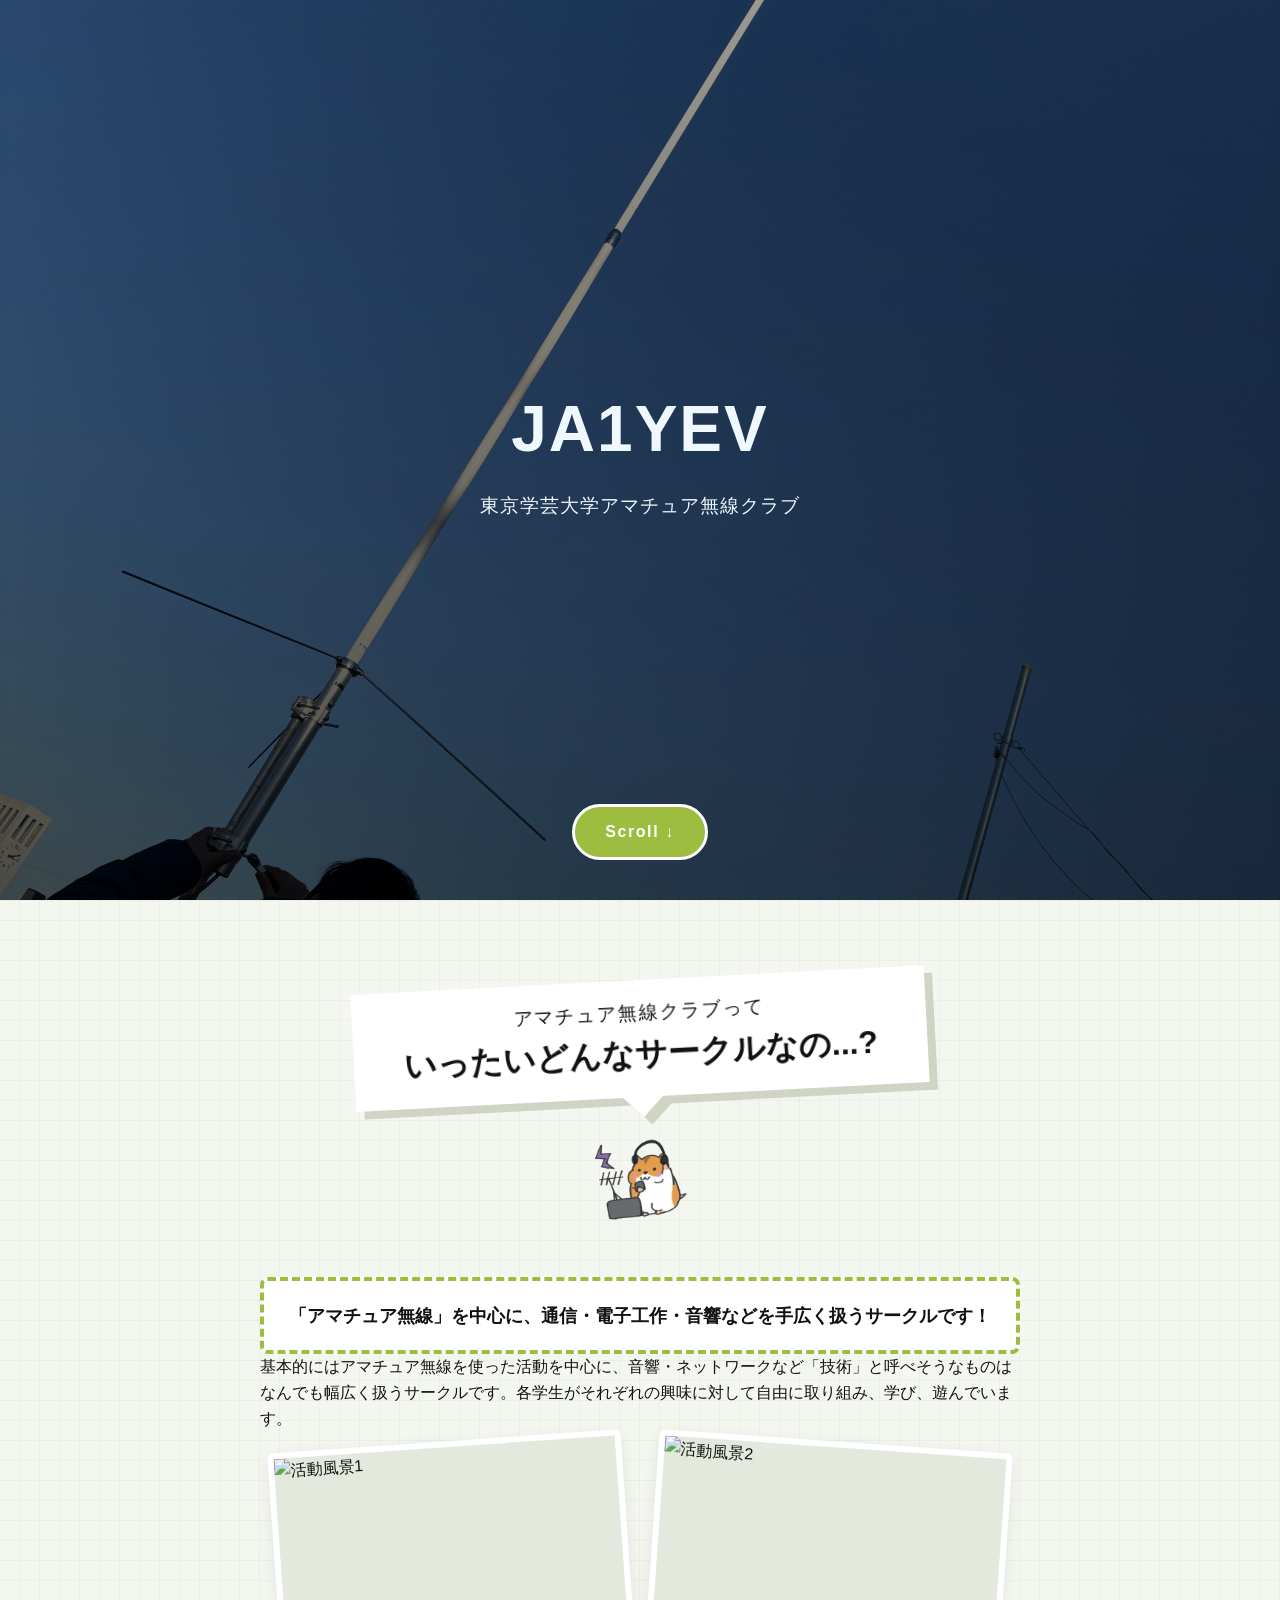
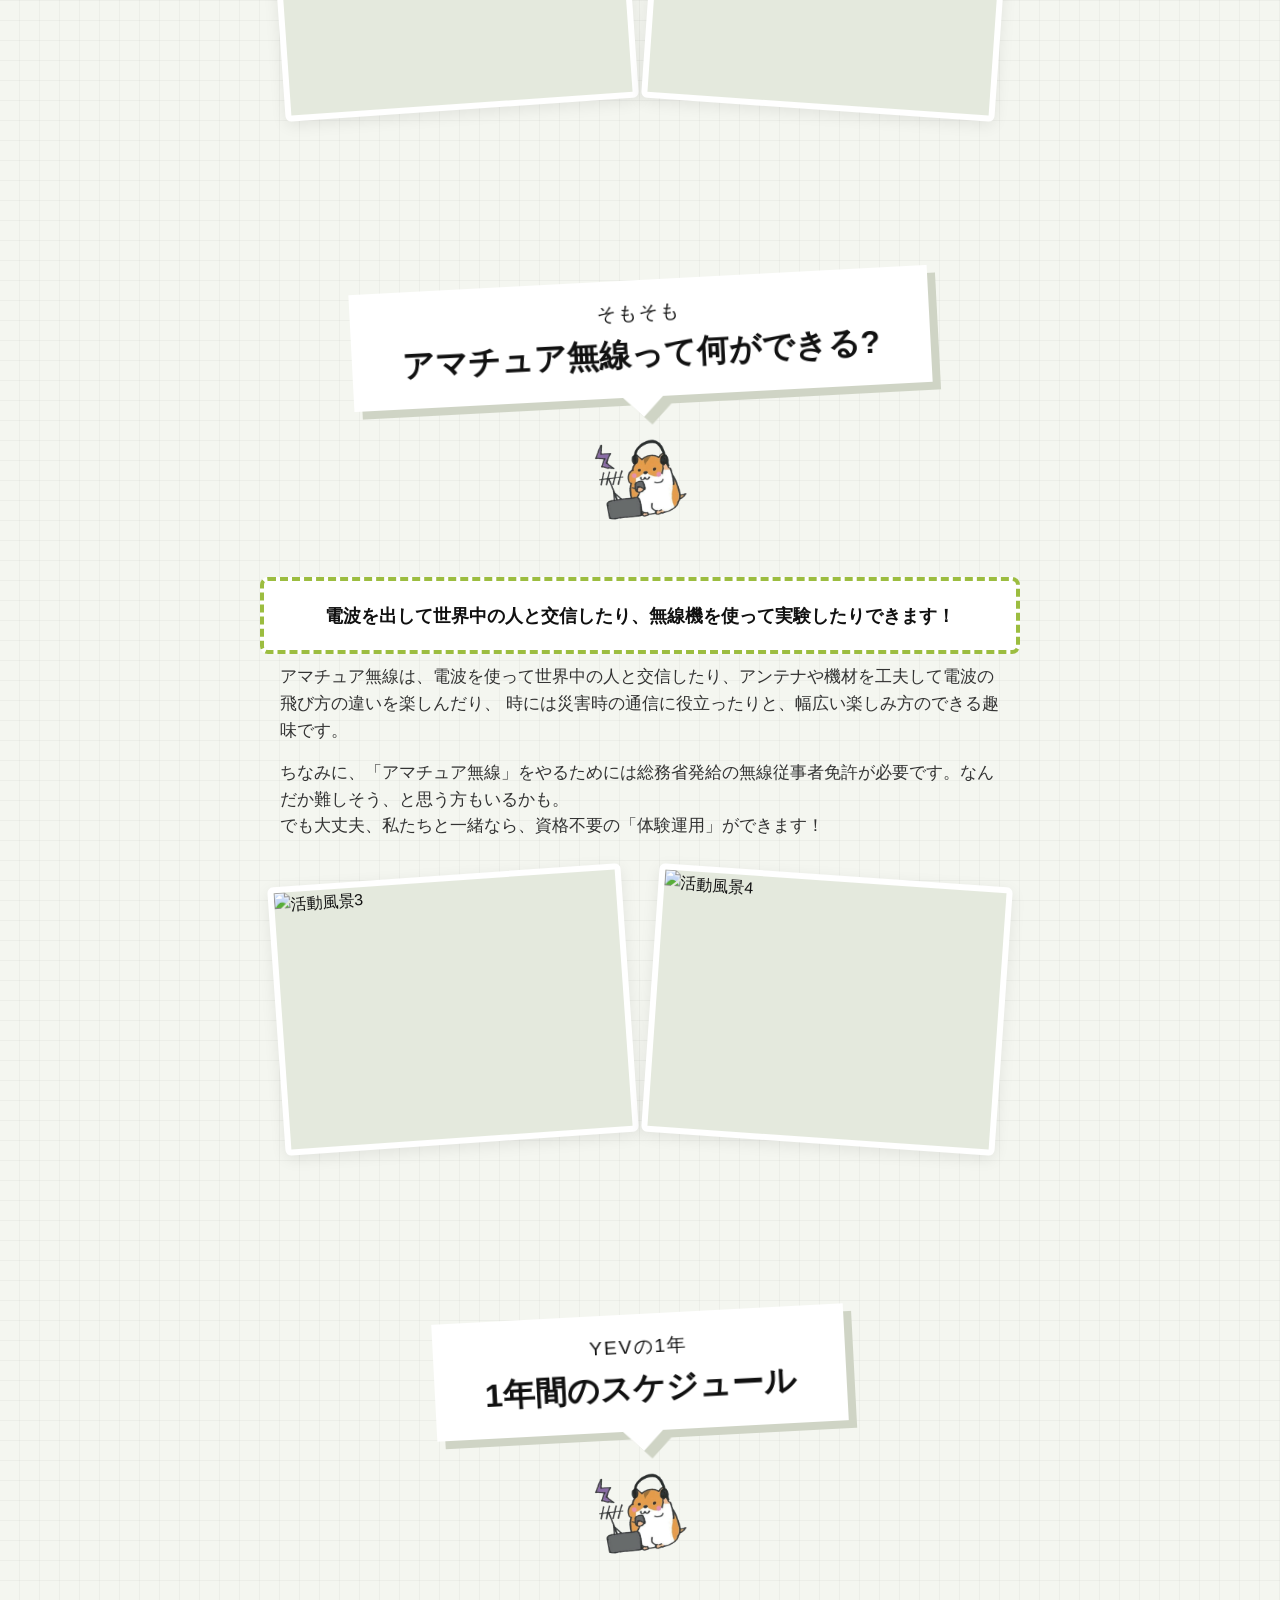
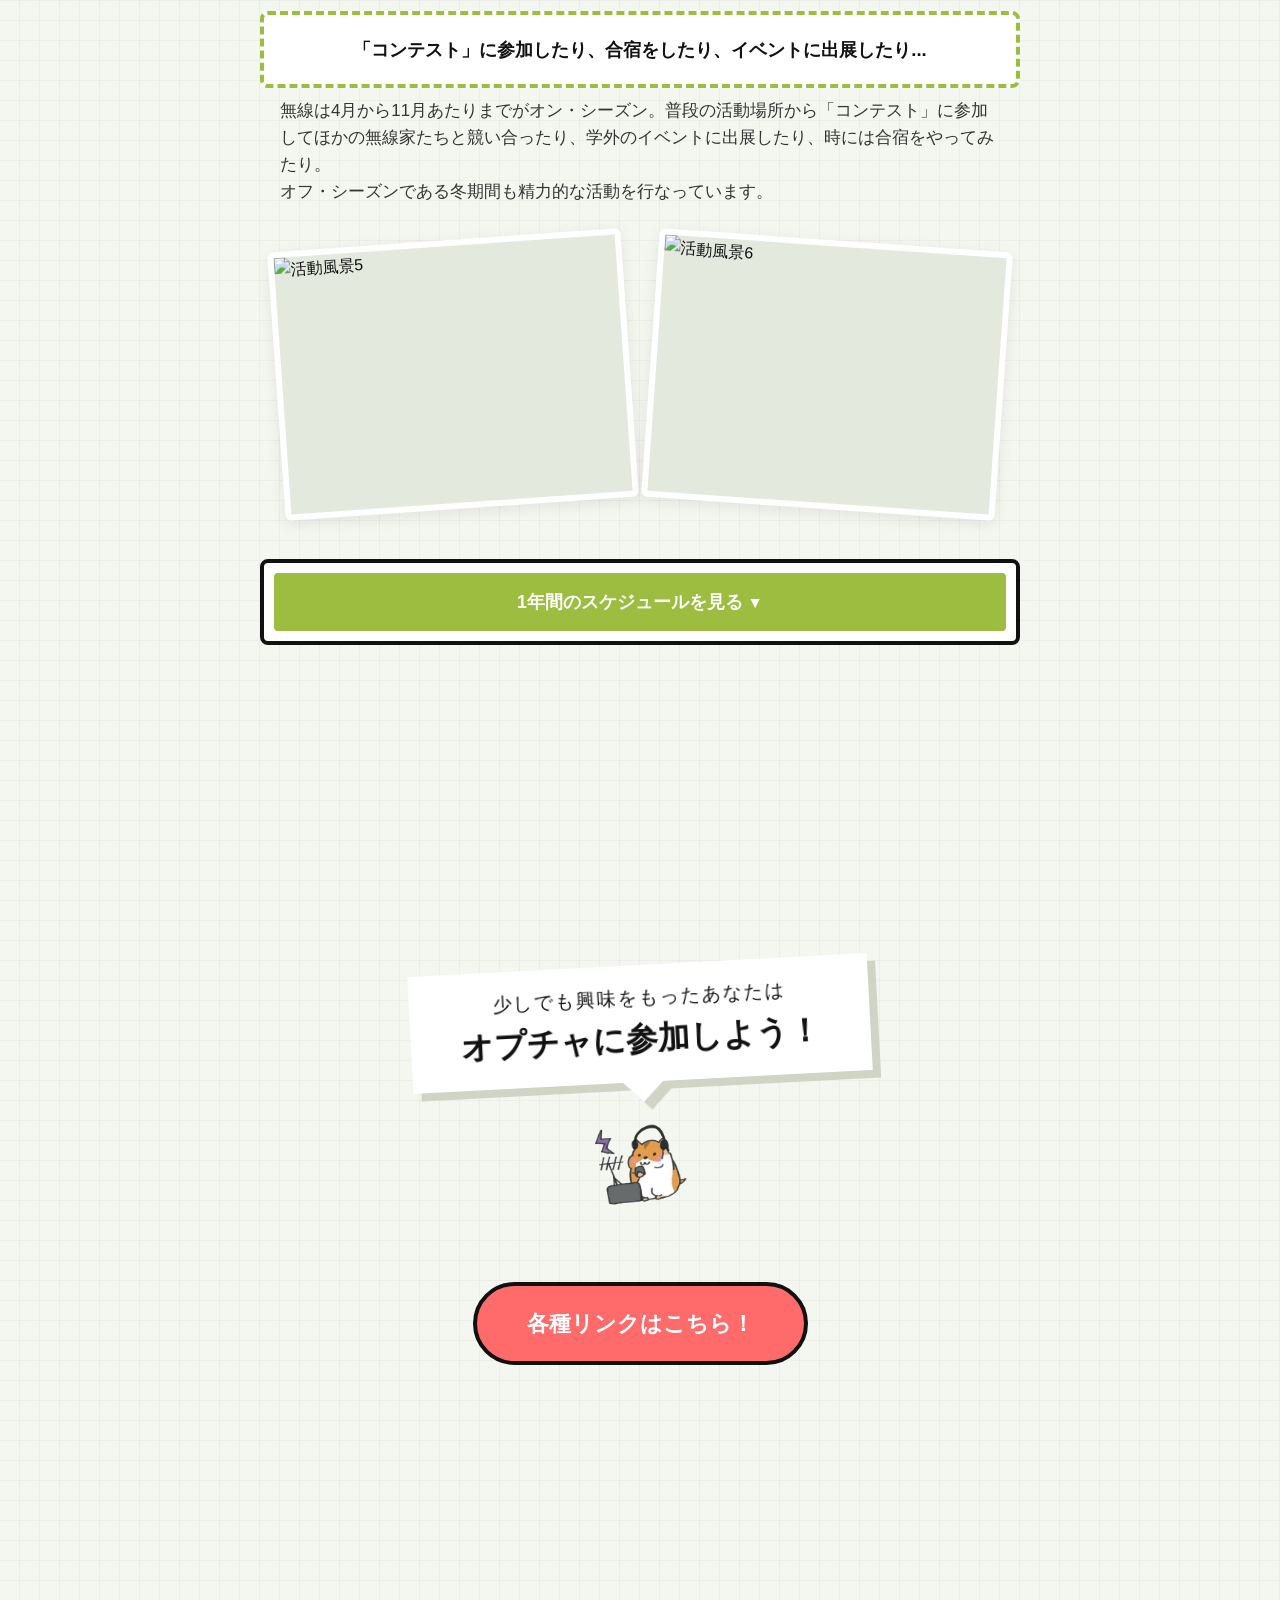
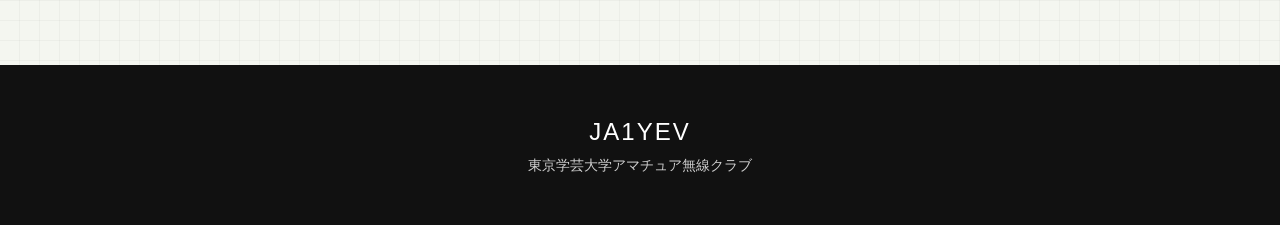
==== landing.html @ 6e4ff8f6 "first? commit" ====
<!DOCTYPE html>
<html lang="ja">
    <head>
        <meta charset="utf-8">
        <meta content="width=device-width, initial-scale=1" name="viewport">
        <link rel="stylesheet" href="./style.css" media="all">
        <title>東京学芸大学アマチュア無線クラブ 2026新勧</title>
        <script>
          (function(d) {
            var config = {
              kitId: 'wmc7vlf',
              scriptTimeout: 3000,
              async: true
            },
            h=d.documentElement,t=setTimeout(function(){h.className=h.className.replace(/\bwf-loading\b/g,"")+" wf-inactive";},config.scriptTimeout),tk=d.createElement("script"),f=false,s=d.getElementsByTagName("script")[0],a;h.className+=" wf-loading";tk.src='https://use.typekit.net/'+config.kitId+'.js';tk.async=true;tk.onload=tk.onreadystatechange=function(){a=this.readyState;if(f||a&&a!="complete"&&a!="loaded")return;f=true;clearTimeout(t);try{Typekit.load(config)}catch(e){}};s.parentNode.insertBefore(tk,s)
          })(document);
        </script>
    </head>
    <body>
        <div id="loading-screen">
            <div class="loader-text ja1yev">JA1YEV</div>
        </div>

        <header>
            <div class="__header_textarea">
                <h1 class="ja1yev">JA1YEV</h1>
                <h2 class="tgu_arc">東京学芸大学アマチュア無線クラブ</h2>
            </div>
            <div class="__header_scroll" id="scroll-btn">Scroll ↓</div>
        </header>

        <div class="__area_content_area">
            
            <div class="whatsnew" id="first-section">
                <div class="__area_content_header">
                    <div class="heading-bubble-wrapper">
                        <h2 class="__heading"><small>アマチュア無線クラブって</small>いったいどんなサークルなの...?</h2>
                    </div>
                    <img src="./hamster.png" alt="ハムスター" class="heading-hamster">
                </div>
                <div class="_whatsnew_contentarea">
                    <div class="__content_container">
                        <p class="__content_text_eyecatch">「アマチュア無線」を中心に、通信・電子工作・音響などを手広く扱うサークルです！</p>
                        <p>基本的にはアマチュア無線を使った活動を中心に、音響・ネットワークなど「技術」と呼べそうなものはなんでも幅広く扱うサークルです。各学生がそれぞれの興味に対して自由に取り組み、学び、遊んでいます。</p>
                        <div class="photo-gallery">
                            <img src="./IMG_3398.jpg" alt="活動風景1" class="photo-item">
                            <img src="./dummy2.jpg" alt="活動風景2" class="photo-item">
                        </div>
                    </div>
                </div>
            </div>

            <div class="whatsnew">
                <div class="__area_content_header">
                    <div class="heading-bubble-wrapper">
                        <h2 class="__heading"><small>そもそも</small>アマチュア無線って何ができる?</h2>
                    </div>
                    <img src="./hamster.png" alt="ハムスター" class="heading-hamster">
                </div>
                <div class="_whatsnew_contentarea">
                    <div class="__content_container">
                        <p class="__content_text_eyecatch">電波を出して世界中の人と交信したり、無線機を使って実験したりできます！</p>
                        <div class="detail-box">
                            <p class="detail">アマチュア無線は、電波を使って世界中の人と交信したり、アンテナや機材を工夫して電波の飛び方の違いを楽しんだり、 時には災害時の通信に役立ったりと、幅広い楽しみ方のできる趣味です。</p>
                            <p class="detail">ちなみに、「アマチュア無線」をやるためには総務省発給の無線従事者免許が必要です。なんだか難しそう、と思う方もいるかも。<br/>でも大丈夫、私たちと一緒なら、資格不要の「体験運用」ができます！</p>
                        </div>
                        
                        <div class="photo-gallery">
                            <img src="./dummy3.jpg" alt="活動風景3" class="photo-item">
                            <img src="./dummy4.jpg" alt="活動風景4" class="photo-item">
                        </div>
                    </div>
                </div>
            </div>

            <div class="whatsnew">
                <div class="__area_content_header">
                    <div class="heading-bubble-wrapper">
                        <h2 class="__heading"><small>YEVの1年</small>1年間のスケジュール</h2>
                    </div>
                    <img src="./hamster.png" alt="ハムスター" class="heading-hamster">
                </div>
                <div class="_whatsnew_contentarea">
                    <div class="__content_container">
                        <p class="__content_text_eyecatch">「コンテスト」に参加したり、合宿をしたり、イベントに出展したり...</p>
                        <div class="detail-box">
                            <p class="detail">無線は4月から11月あたりまでがオン・シーズン。普段の活動場所から「コンテスト」に参加してほかの無線家たちと競い合ったり、学外のイベントに出展したり、時には合宿をやってみたり。<br/>オフ・シーズンである冬期間も精力的な活動を行なっています。</p>
                        </div>
                        
                        <div class="photo-gallery">
                            <img src="./dummy5.jpg" alt="活動風景5" class="photo-item">
                            <img src="./dummy6.jpg" alt="活動風景6" class="photo-item">
                        </div>
                    </div>

                    <details class="schedule-details">
                        <summary class="schedule-summary">1年間のスケジュールを見る</summary>
                        
                        <div class="schedule-timeline">
                            <div class="timeline-item">
<!--                               <div class="timeline-date">春</div> -->
                                <div class="timeline-node-wrapper">
                                    <div class="timeline-node filled"><span>春</span></div>
                                </div>
                                <div class="timeline-desc">
                                    <h4>コンテスト&皐月祭</h4>
                                    <p>大きなコンテスト (ALL JA) があったり、農工大工学部の学校祭「皐月祭」に出展したり。</p>
                                </div>
                            </div>
                            <div class="timeline-item">
                                <div class="timeline-node-wrapper">
                                    <div class="timeline-node outline"><span>夏</span></div>
                                </div>
                                <div class="timeline-desc">
                                    <h4>夏</h4>
                                    <p>ここに説明書きが入ります。</p>
                                </div>
                            </div>
                            <div class="timeline-item">
                                <div class="timeline-node-wrapper">
                                    <div class="timeline-node filled"><span>秋</span></div>
                                </div>
                                <div class="timeline-desc">
                                    <h4>秋</h4>
                                    <p>ここに説明書きが入ります。</p>
                                </div>
                            </div>
                            <div class="timeline-item">
                                <div class="timeline-node-wrapper">
                                    <div class="timeline-node outline"><span>冬</span></div>
                                </div>
                                <div class="timeline-desc">
                                    <h4>6m&Downコンテスト</h4>
                                    <p>コンテストの説明や、新入生向けの案内テキストが入ります。</p>
                                </div>
                            </div>
                        </div>
                    </details>
                </div>
            </div>

            <div class="whatsnew cta-section">
                <div class="__area_content_header">
                    <div class="heading-bubble-wrapper">
                        <h2 class="__heading"><small>少しでも興味をもったあなたは</small>オプチャに参加しよう！</h2>
                    </div>
                    <img src="./hamster.png" alt="ハムスター" class="heading-hamster">
                </div>
                <div class="_whatsnew_contentarea">
                    <div class="cta-area">
                        <a href="https://lit.link/gakugei_ja1yev" class="cta-button">各種リンクはこちら！</a>
                    </div>
                </div>
            </div>
        </div>

        <footer>
            <div class="__footer_logo">
                <p><a href="//www2.u-gakugei.ac.jp/~hamradio/" style="color:white; text-decoration:none;"><span class="ja1yev">JA1YEV</span> <br><span class="tgu_arc">東京学芸大学アマチュア無線クラブ</span></a></p>
            </div>
        </footer>

        <script>
            // 1. ローディング画面の非表示
            window.addEventListener('load', function() {
                const loader = document.getElementById('loading-screen');
                setTimeout(() => {
                    loader.classList.add('hidden');
                }, 500); 
            });

            // 2. Scrollボタンのスクロール
            document.getElementById('scroll-btn').addEventListener('click', function() {
                document.getElementById('first-section').scrollIntoView({
                    behavior: 'smooth',
                    block: 'start'
                });
            });

            // 3. スクロール時の連動アニメーション
            const observerOptions = {
                root: null,
                rootMargin: '0px 0px -20% 0px', // 画面の下から20%入ったところで発火
                threshold: 0
            };

            const observer = new IntersectionObserver((entries) => {
                entries.forEach(entry => {
                    if (entry.isIntersecting) {
                        // セクション全体に is-visible を付与
                        entry.target.classList.add('is-visible');
                    }
                });
            }, observerOptions);

            // セクション(.whatsnew)自体を監視対象にする
            document.querySelectorAll('.whatsnew').forEach(section => {
                observer.observe(section);
            });
        </script>
    </body>
</html>
---- style.css ----
/* =========================================
   Base & Reset & Scroll Snapping
========================================= */
:root {
    --theme-color: #9cbd40; /* メインの黄緑色 */
    --theme-dark: #7a962f;
    --bg-color: #f4f6f0;    /* 背景色（画像に近いほんのり緑がかった白） */
    --text-main: #111111;   /* 文字色を漆黒に近づけて視認性UP */
    --text-muted: #333333;  /* グレーを濃くして読みやすく */
}

html {
    /* 1スクロールでピタッと止める設定 */
    scroll-snap-type: y mandatory;
    scroll-behavior: smooth;
}

body {
    margin: 0;
    padding: 0;
    display: flex;
    flex-direction: column;
    font-family: 'Helvetica Neue', Arial, 'Hiragino Kaku Gothic ProN', 'Hiragino Sans', Meiryo, sans-serif;
    color: var(--text-main);
    background-color: var(--bg-color);
    line-height: 1.6;
}

div, p, h1, h2, h3, h4 {
    margin: 0;
    padding: 0;
    box-sizing: border-box;
}

/* スナップの区切りポイントを指定 */
header, .whatsnew, footer {
    scroll-snap-align: start;
}

/* =========================================
   Loading Screen
========================================= */
#loading-screen {
    position: fixed;
    inset: 0;
    background-color: var(--theme-color);
    z-index: 9999;
    display: flex;
    justify-content: center;
    align-items: center;
    transition: opacity 0.6s ease, visibility 0.6s ease;
}
#loading-screen.hidden {
    opacity: 0;
    visibility: hidden;
}
.loader-text {
    font-size: 3.5rem;
    color: #fff;
    letter-spacing: 5px;
    animation: pop 1s infinite alternate cubic-bezier(0.68, -0.55, 0.265, 1.55);
}
@keyframes pop {
    0% { transform: scale(0.9); }
    100% { transform: scale(1.1); }
}

/* =========================================
   Typography
========================================= */
.ja1yev {
    font-family: 'Krungthep', sans-serif;
    letter-spacing: 2px;
}

.tgu_arc {
    font-family: "ab-kokoro-no3", sans-serif;
}

/* =========================================
   Header (Hero Section)
========================================= */
header {
    position: relative;
    display: flex;
    flex-direction: column;
    justify-content: center;
    align-items: center;
    height: 100vh;
    background: linear-gradient(rgba(0, 0, 0, 0.4), rgba(0, 0, 0, 0.7)), url("./IMG_3398.jpeg");
    background-size: cover;
    background-position: center;
}

.__header_textarea {
    text-align: center;
    color: aliceblue;
    padding: 2em;
}

.__header_textarea h1 {
    font-size: 4rem;
    margin-bottom: 10px;
}

.__header_textarea h2 {
    font-size: 1.2rem;
    font-weight: normal;
    letter-spacing: 0.05em;
}

.__header_scroll {
    position: absolute;
    bottom: 40px;
    background-color: var(--theme-color);
    color: white;
    font-size: 1rem;
    font-weight: bold;
    letter-spacing: 0.1em;
    padding: 12px 30px;
    border: 3px solid #fff;
    border-radius: 50px;
    cursor: pointer;
    animation: bounce 2s infinite;
    transition: background-color 0.2s;
}
.__header_scroll:hover {
    background-color: var(--theme-dark);
}
@keyframes bounce {
    0%, 20%, 50%, 80%, 100% { transform: translateY(0); }
    40% { transform: translateY(-15px); }
    60% { transform: translateY(-7px); }
}

/* =========================================
   Content Area & Sections
========================================= */
.__area_content_area {
    background-image: 
        linear-gradient(0deg, transparent calc(100% - 1px), rgba(0,0,0,0.03) calc(100% - 1px)),
        linear-gradient(90deg, transparent calc(100% - 1px), rgba(0,0,0,0.03) calc(100% - 1px));
    background-size: 20px 20px;
}

.whatsnew {
    max-width: 800px;
    margin: 0 auto;
    /* 画面高さ以上を確保してスナップの挙動を安定させる */
    min-height: 100vh; 
    padding: 80px 20px 60px 20px;
    display: flex;
    flex-direction: column;
    justify-content: center; /* 縦方向の中央寄せ */
}

/* =========================================
   Heading (吹き出し ＆ ハムスター)
   ★ここからサイズを約25%UPに調整★
========================================= */
.__area_content_header {
    display: flex;
    flex-direction: column;
    align-items: center;
    margin-bottom: 50px; /* サイズアップに伴い余白も広げました */
}

/* 影をつけるためのラッパー */
.heading-bubble-wrapper {
    display: inline-block;
    filter: drop-shadow(8px 8px 0px #cfd4c5); /* 影も少し太く (6px -> 8px) */
    
    /* 初期状態（上に隠れる） */
    opacity: 0;
    transform: translateY(-40px) rotate(-3deg);
    transition: transform 0.6s cubic-bezier(0.34, 1.56, 0.64, 1), opacity 0.5s ease;
}

.__heading {
    font-family: 'New-Astro', sans-serif;
    font-weight: 600;
    font-size: 2rem; /* 1.6rem -> 2rem */
    color: var(--text-main);
    line-height: 1.4;
    text-align: center;
    background-color: #fff;
    padding: 20px 50px; /* 15px 40px -> 20px 50px */
    position: relative;
}

/* 吹き出しのしっぽ */
.__heading::after {
    content: '';
    position: absolute;
    bottom: -20px; /* -15px -> -20px */
    left: 50%;
    transform: translateX(-50%);
    border-left: 20px solid transparent; /* 15px -> 20px */
    border-right: 20px solid transparent; /* 15px -> 20px */
    border-top: 20px solid #fff; /* 15px -> 20px */
}

.__heading small {
    display: block;
    font-size: 1.2rem; /* 0.95rem -> 1.2rem */
    font-weight: normal;
    color: var(--text-main);
    margin-bottom: 5px;
    letter-spacing: 0.1em;
}

/* ハムスター画像 */
.heading-hamster {
    width: 100px; /* 80px -> 100px */
    margin-top: 30px; /* 25px -> 30px */
    
    /* 初期状態（下に隠れる） */
    opacity: 0;
    transform: translateY(20px);
    transition: transform 0.5s cubic-bezier(0.34, 1.56, 0.64, 1), opacity 0.5s ease;
}

/* --- アニメーション発火 (JS連動) --- */
.whatsnew.is-visible .heading-bubble-wrapper {
    opacity: 1;
    transform: translateY(0) rotate(-3deg);
}
.whatsnew.is-visible .heading-hamster {
    opacity: 1;
    transform: translateY(0);
    transition-delay: 0.2s; /* 吹き出しより少し遅れて出現 */
}

/* =========================================
   Content Elements (文章のデザインとボヨン効果)
========================================= */
._whatsnew_contentarea {
    display: flex;
    flex-direction: column;
    gap: 20px;
}

.__content_text_eyecatch {
    font-size: 1.15rem;
    font-weight: bold;
    background: #fff;
    padding: 20px 25px;
    border-radius: 8px;
    border: 4px dashed var(--theme-color);
    color: var(--text-main);
    text-align: center;
}

.detail-box {
    padding: 10px 20px;
}

.detail {
    color: var(--text-muted);
    margin-bottom: 15px;
    font-weight: 500;
    font-size: 1.05rem;
}

/* --- 文章（<p>）のボヨン効果 --- */
.whatsnew .__content_container p {
    opacity: 0;
    transform: scale(0.7) translateY(30px);
    transition: transform 0.6s cubic-bezier(0.34, 1.56, 0.64, 1), opacity 0.5s ease;
}

.whatsnew.is-visible .__content_container p {
    opacity: 1;
    transform: scale(1) translateY(0);
}

/* 登場タイミングを少しずつズラす */
.whatsnew.is-visible .__content_text_eyecatch {
    transition-delay: 0.3s;
}
.whatsnew.is-visible .detail-box .detail:nth-child(1) {
    transition-delay: 0.45s;
}
.whatsnew.is-visible .detail-box .detail:nth-child(2) {
    transition-delay: 0.6s;
}

/* =========================================
   Photo Gallery (画像枠)
========================================= */
.photo-gallery {
    display: flex;
    gap: 20px;
    justify-content: center;
    margin-top: 10px;
    margin-bottom: 30px;
}

.photo-item {
    width: 45%;
    aspect-ratio: 4 / 3; /* 画像がない時でも四角い枠を保つ */
    object-fit: cover;
    background-color: #e4e9dd; /* リンク切れ時のダミー背景色 */
    border: 6px solid #fff; /* ポラロイド風の白枠 */
    border-radius: 6px;
    box-shadow: 0 4px 15px rgba(0,0,0,0.08);
    position: relative;
}

/* 写真ごとの初期状態と傾き */
.photo-item:nth-child(1) {
    opacity: 0;
    transform: scale(0.7) translateY(30px) rotate(-4deg);
    transition: transform 0.6s cubic-bezier(0.34, 1.56, 0.64, 1), opacity 0.5s ease;
}
.photo-item:nth-child(2) {
    opacity: 0;
    transform: scale(0.7) translateY(30px) rotate(4deg);
    transition: transform 0.6s cubic-bezier(0.34, 1.56, 0.64, 1), opacity 0.5s ease;
}

/* --- 写真のボヨンアニメーション --- */
.whatsnew.is-visible .photo-gallery .photo-item:nth-child(1) {
    opacity: 1;
    transform: scale(1) translateY(0) rotate(-4deg);
    transition-delay: 0.75s;
}
.whatsnew.is-visible .photo-gallery .photo-item:nth-child(2) {
    opacity: 1;
    transform: scale(1) translateY(0) rotate(4deg);
    transition-delay: 0.9s;
}

/* =========================================
   Accordion (スケジュール開閉)
========================================= */
.schedule-details {
    background: #fff;
    border: 4px solid var(--text-main);
    border-radius: 8px;
    padding: 10px;
}

.schedule-summary {
    display: block;
    cursor: pointer;
    background-color: var(--theme-color);
    color: #fff;
    font-weight: bold;
    text-align: center;
    padding: 15px;
    border-radius: 4px;
    font-size: 1.1rem;
    list-style: none;
}
.schedule-summary::-webkit-details-marker {
    display: none;
}
.schedule-summary::after {
    content: ' ▼';
    font-size: 0.9em;
}
.schedule-details[open] .schedule-summary::after {
    content: ' ▲';
}

/* =========================================
   Timeline (アコーディオンの中身)
========================================= */
.schedule-timeline {
    display: flex;
    flex-direction: column;
    gap: 40px;
    position: relative;
    padding: 40px 0 60px 0;
    max-width: 900px;
    margin: 0 auto;
}
/*
.schedule-timeline::before {
    content: '';
    position: absolute;
    top: 0;
    bottom: 0;
    left: 216px; 
    width: 8px; 
    background-color: var(--theme-color);
    z-index: 0;
} 

.schedule-timeline::after {
    content: '';
    position: absolute;
    bottom: -15px;
    left: 205px; 
    width: 0;
    height: 0;
    border-left: 15px solid transparent;
    border-right: 15px solid transparent;
    border-top: 20px solid var(--theme-color);
}
*/

.timeline-item {
    display: flex;
    align-items: center;
    position: relative;
    z-index: 1;
}

.timeline-date {
    flex: 0 0 120px;
    text-align: right;
    padding-right: 30px;
    font-weight: bold;
    font-size: 1.2rem;
    color: var(--text-main);
}

.timeline-node-wrapper {
    flex: 0 0 140px;
    display: flex;
    justify-content: center;
    align-items: center;
}

.timeline-node {
    width: 140px;
    height: 140px;
    border-radius: 50%;
    display: flex;
    justify-content: center;
    align-items: center;
    text-align: center;
    font-weight: bold;
    font-size: 1rem;
    line-height: 1.4;
    background-color: #fff;
    position: relative;
    z-index: 2; 
    font-size: 2em;
}

.timeline-node.outline {
    border: 7px solid var(--theme-color);
    color: var(--text-main);
}

.timeline-node.filled {
    background-color: var(--theme-color);
    border: 7px solid var(--theme-color);
    color: #fff;
}

.timeline-desc {
    flex: 1;
    margin-left: 40px;
    padding: 20px;
    background-color: #fff;
    border-radius: 8px;
    border: 3px solid #e8e8e8;
    position: relative;
}

.timeline-desc h4 {
    margin: 0 0 5px 0;
    font-size: 1.1rem;
    color: var(--theme-color);
}

.timeline-desc p {
    margin: 0;
    color: var(--text-muted);
    font-size: 0.95rem;
}

/* =========================================
   CTA Button (LPのゴール)
========================================= */
.cta-section {
    margin-bottom: 60px;
}

.cta-area {
    text-align: center;
    margin-top: 20px;
}

.cta-button {
    display: inline-block;
    background-color: #ff6b6b; 
    color: #fff;
    font-size: 1.4rem;
    font-weight: bold;
    text-decoration: none;
    padding: 20px 50px;
    border-radius: 50px;
    border: 4px solid var(--text-main); 
    transition: transform 0.1s;
}

.cta-button:active {
    transform: scale(0.95);
}

/* =========================================
   Footer
========================================= */
footer {
    padding: 3em 1em;
    background-color: var(--text-main);
    color: #fff;
    text-align: center;
}

.__footer_logo p {
    margin: 0;
}

.__footer_logo .ja1yev {
    font-size: 1.5rem;
}

.__footer_logo .tgu_arc {
    font-size: 0.9rem;
    opacity: 0.8;
}

/* =========================================
   Responsive (Mobile)
========================================= */
@media (max-width: 768px) {
    .__header_textarea h1 {
        font-size: 3rem;
    }
    
    .__area_content_area {
        padding-top: 0;
    }

    .whatsnew {
        padding: 60px 15px 40px 15px;
    }

    /* スマホ版も比率に合わせて大きくしています */
    .__heading {
        font-size: 1.6rem; /* 1.3rem -> 1.6rem */
        padding: 20px; /* 15px -> 20px */
    }
    
    .__heading small {
        font-size: 1rem;
    }
    
    .photo-gallery {
        flex-direction: column;
        align-items: center;
    }
    
    .photo-item {
        width: 85%;
    }

    .schedule-timeline::before,
    .schedule-timeline::after {
        display: none;
    }

    .timeline-item {
        flex-direction: column;
        align-items: flex-start;
        background: #fff;
        border: 3px solid #e8e8e8;
        border-left: 8px solid var(--theme-color);
        border-radius: 8px;
        padding: 20px;
        margin-bottom: 25px;
    }

    .timeline-date {
        text-align: left;
        padding-right: 0;
        flex: auto;
        margin-bottom: 10px;
        font-size: 1rem;
    }

    .timeline-node-wrapper {
        display: none; 
    }

    .timeline-desc {
        margin-left: 0;
        padding: 0;
        border: none;
        background-color: transparent;
    }

    .cta-button {
        display: block;
        width: 100%;
        padding: 20px 10px;
        font-size: 1.2rem;
    }
}
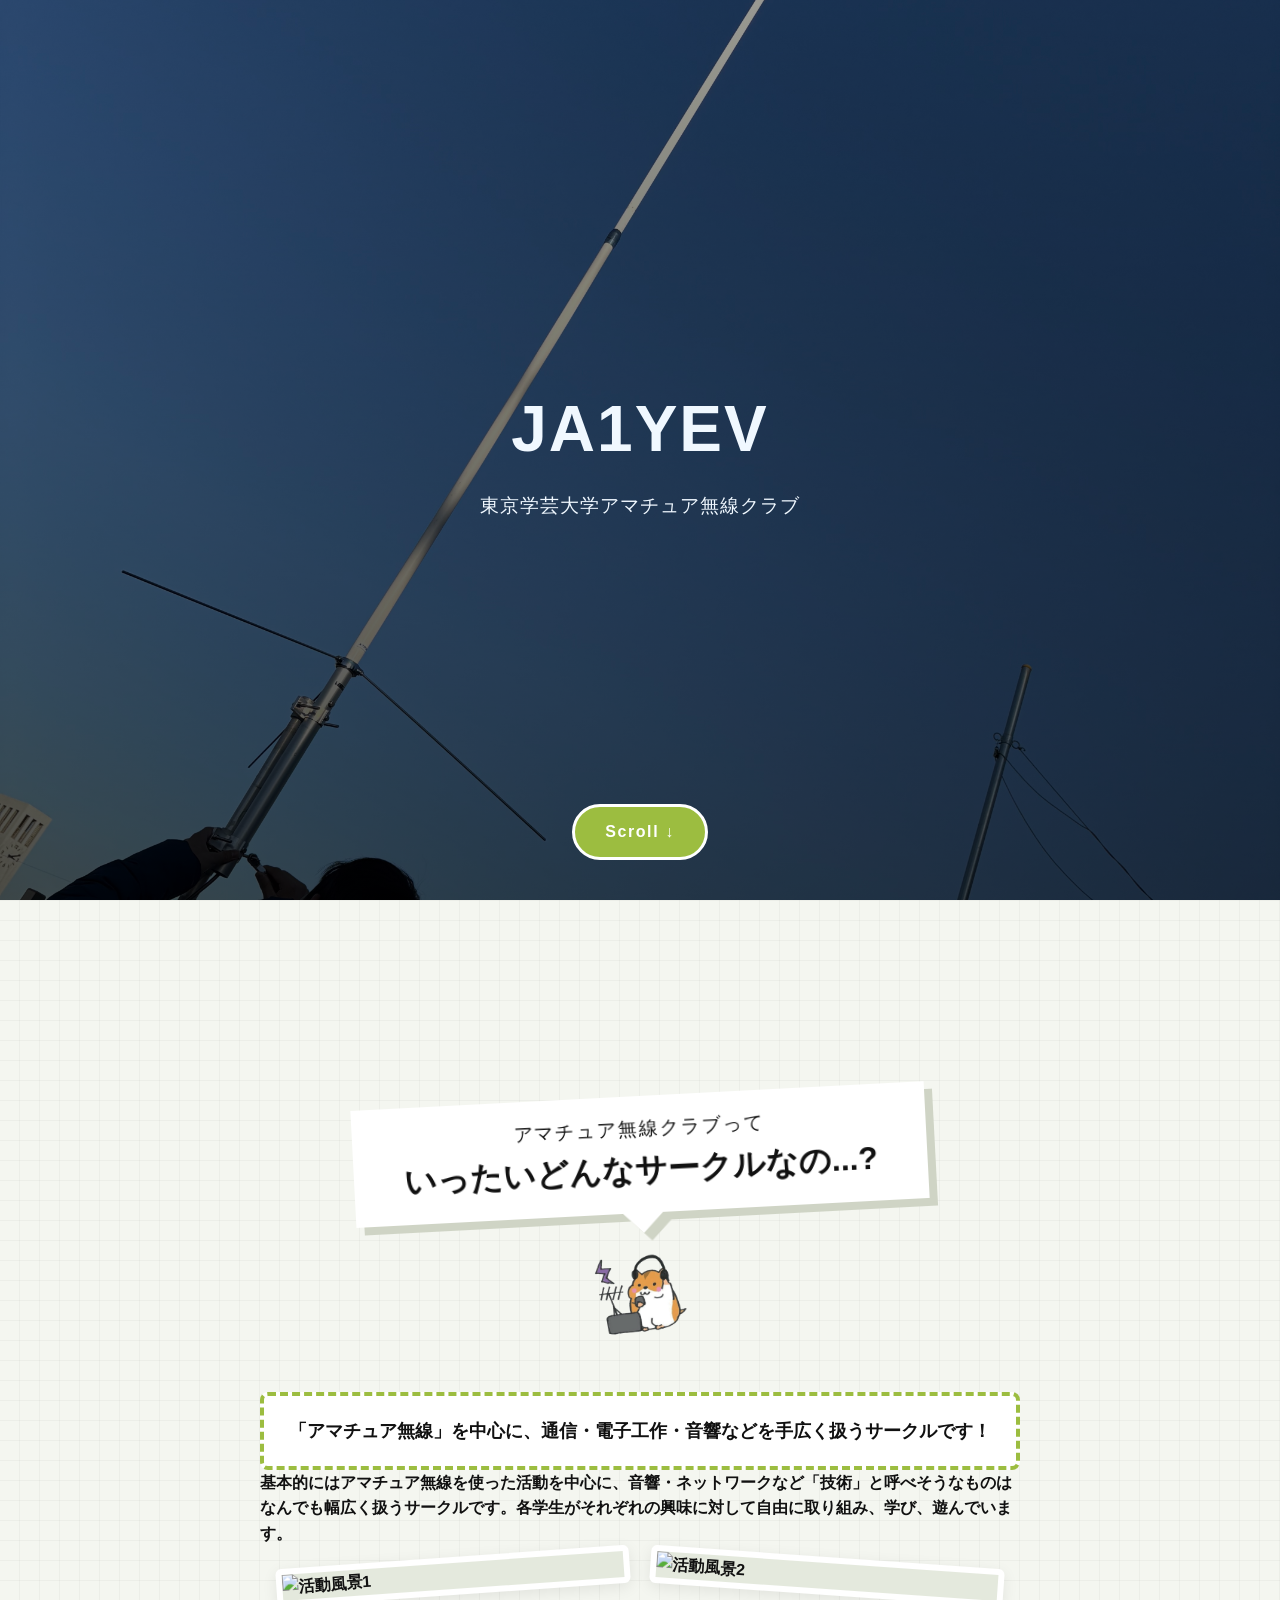
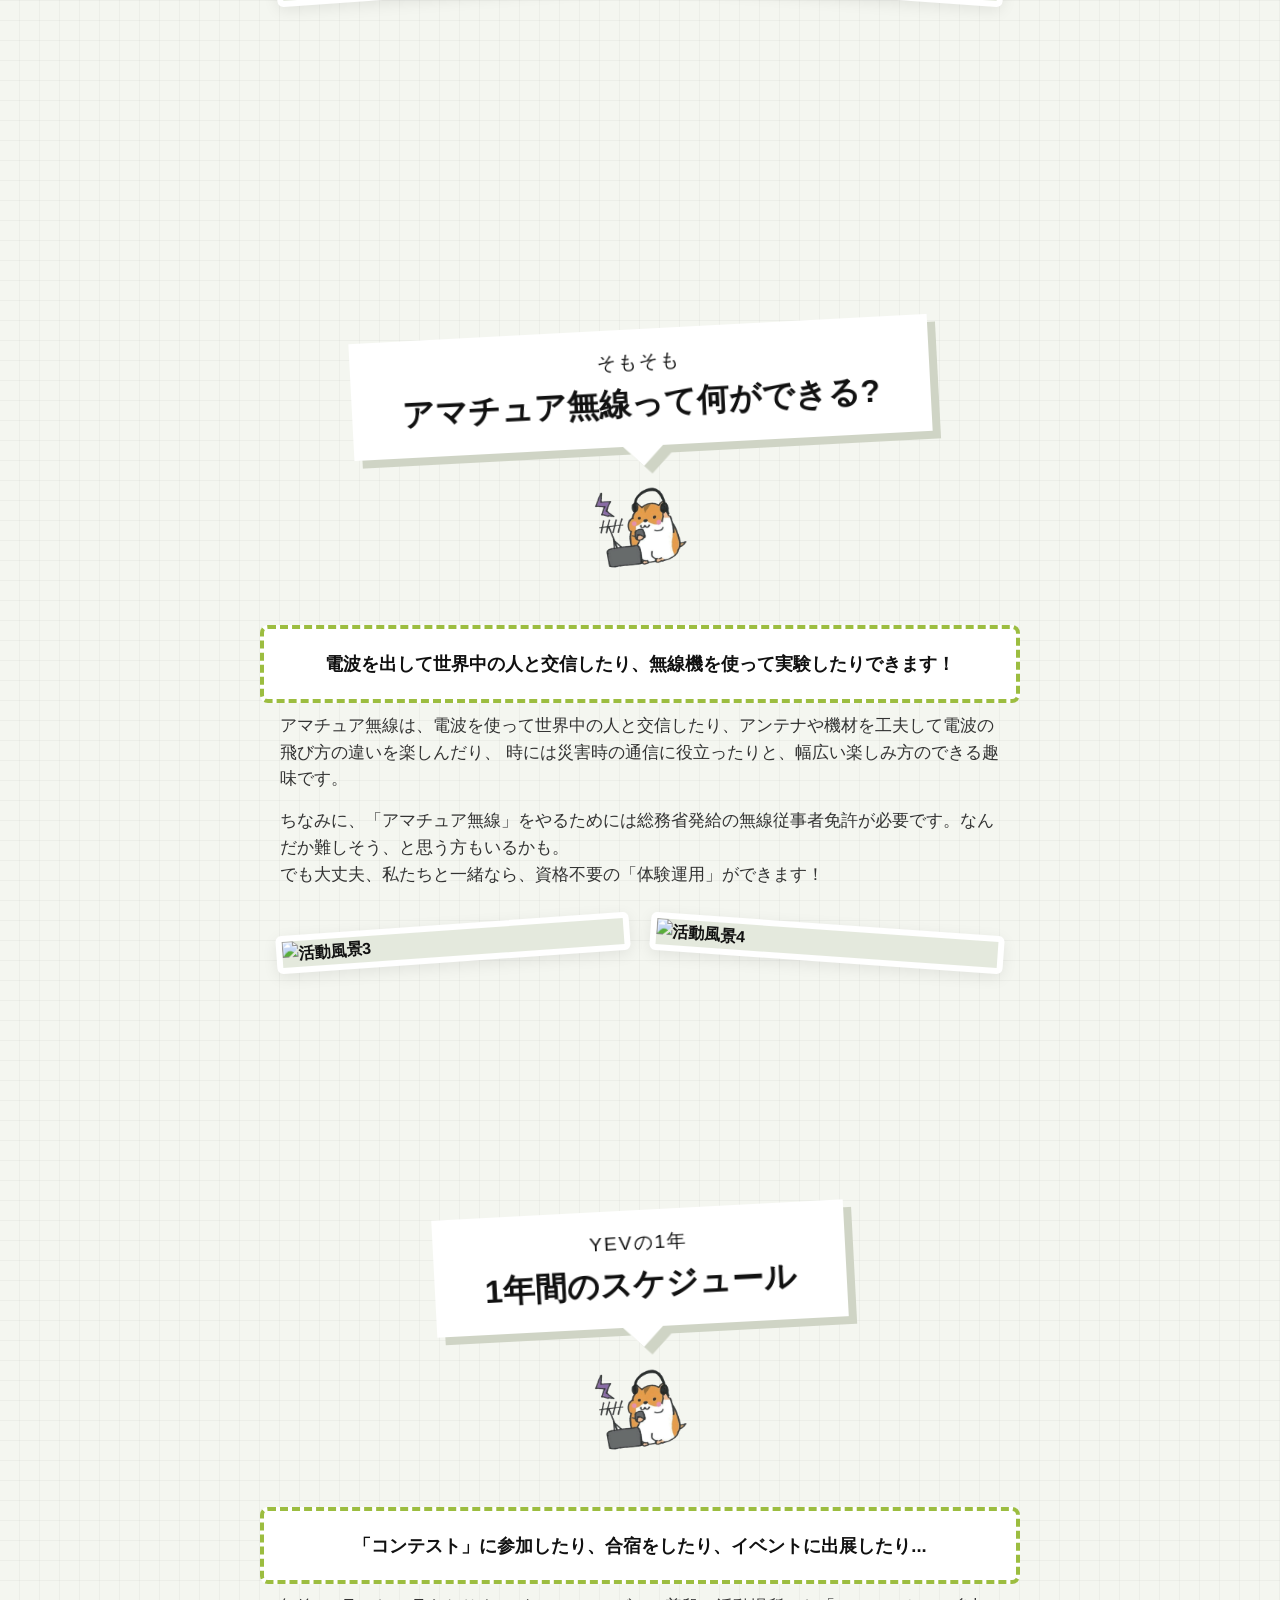
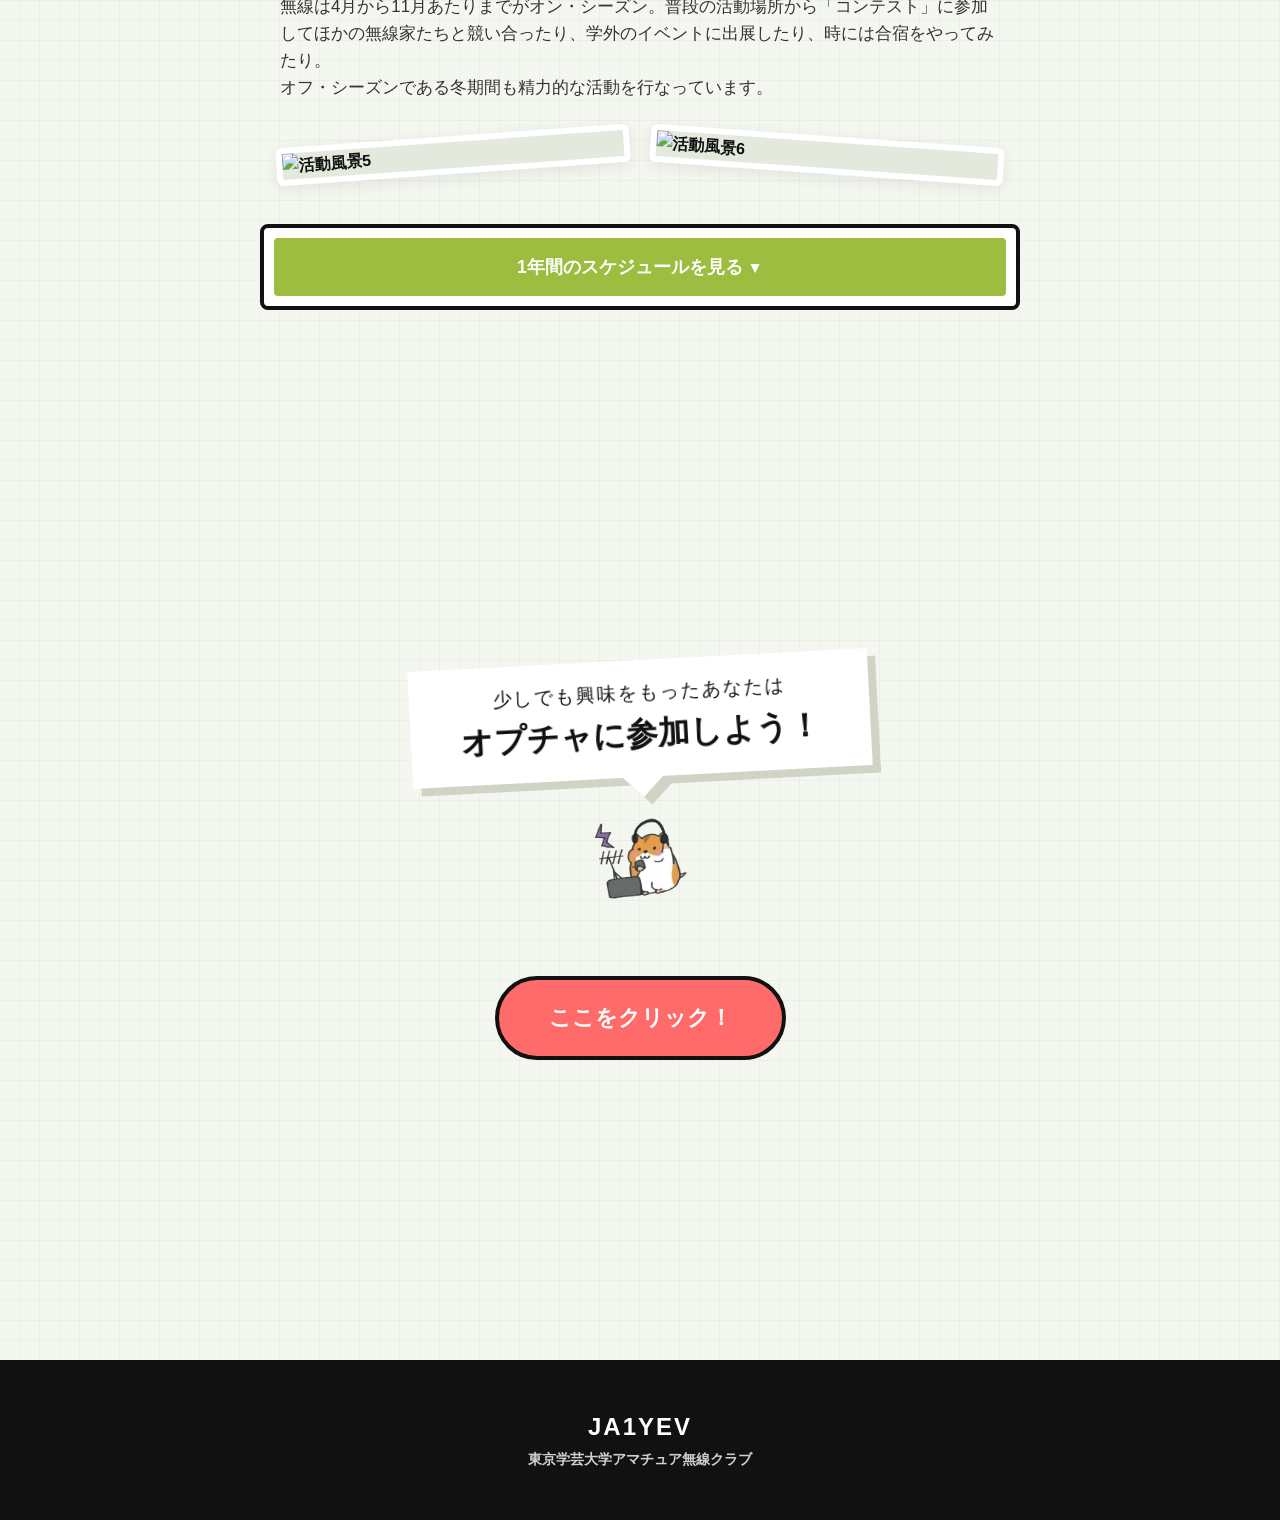
==== commit dcd47209: "画像等の追加, landing.html追記" ====
--- a/landing.html
+++ b/landing.html
@@ -6,14 +6,14 @@
         <link rel="stylesheet" href="./style.css" media="all">
         <title>東京学芸大学アマチュア無線クラブ 2026新勧</title>
         <script>
-          (function(d) {
+        (function(d) {
             var config = {
-              kitId: 'wmc7vlf',
-              scriptTimeout: 3000,
-              async: true
+            kitId: 'wmc7vlf',
+            scriptTimeout: 3000,
+            async: true
             },
             h=d.documentElement,t=setTimeout(function(){h.className=h.className.replace(/\bwf-loading\b/g,"")+" wf-inactive";},config.scriptTimeout),tk=d.createElement("script"),f=false,s=d.getElementsByTagName("script")[0],a;h.className+=" wf-loading";tk.src='https://use.typekit.net/'+config.kitId+'.js';tk.async=true;tk.onload=tk.onreadystatechange=function(){a=this.readyState;if(f||a&&a!="complete"&&a!="loaded")return;f=true;clearTimeout(t);try{Typekit.load(config)}catch(e){}};s.parentNode.insertBefore(tk,s)
-          })(document);
+        })(document);
         </script>
     </head>
     <body>
@@ -43,8 +43,8 @@
                         <p class="__content_text_eyecatch">「アマチュア無線」を中心に、通信・電子工作・音響などを手広く扱うサークルです！</p>
                         <p>基本的にはアマチュア無線を使った活動を中心に、音響・ネットワークなど「技術」と呼べそうなものはなんでも幅広く扱うサークルです。各学生がそれぞれの興味に対して自由に取り組み、学び、遊んでいます。</p>
                         <div class="photo-gallery">
-                            <img src="./IMG_3398.jpg" alt="活動風景1" class="photo-item">
-                            <img src="./dummy2.jpg" alt="活動風景2" class="photo-item">
+                            <img src="./images/koganei_eme.jpg" alt="活動風景1" class="photo-item">
+                            <img src="./images/audio.jpg" alt="活動風景2" class="photo-item">
                         </div>
                     </div>
                 </div>
@@ -66,8 +66,8 @@
                         </div>
                         
                         <div class="photo-gallery">
-                            <img src="./dummy3.jpg" alt="活動風景3" class="photo-item">
-                            <img src="./dummy4.jpg" alt="活動風景4" class="photo-item">
+                            <img src="./images/dentsu_vus.jpg" alt="活動風景3" class="photo-item">
+                            <img src="./images/allja.jpg" alt="活動風景4" class="photo-item">
                         </div>
                     </div>
                 </div>
@@ -88,8 +88,8 @@
                         </div>
                         
                         <div class="photo-gallery">
-                            <img src="./dummy5.jpg" alt="活動風景5" class="photo-item">
-                            <img src="./dummy6.jpg" alt="活動風景6" class="photo-item">
+                            <img src="./images/hamfair.jpg" alt="活動風景5" class="photo-item">
+                            <img src="./images/kagaku.jpg" alt="活動風景6" class="photo-item">
                         </div>
                     </div>
 
@@ -104,7 +104,7 @@
                                 </div>
                                 <div class="timeline-desc">
                                     <h4>コンテスト&皐月祭</h4>
-                                    <p>大きなコンテスト (ALL JA) があったり、農工大工学部の学校祭「皐月祭」に出展したり。</p>
+                                    <p>5月には東京農工大学の学園祭「皐月祭」に出展し、一般の方に向けた公開運用やモールス体験、黒電話体験などを実施して盛り上がります。また、「ALL JA コンテスト」に参加し、24時間体制で全国の局と交信を楽しみます 。初心者の新入生はこの時期、先輩のサポートを受けながら「無線従事者免許」の取得を目指すところからスタートします。2025年度は夏頃までに入部した5名全員が資格を所持するに至りました。</p>
                                 </div>
                             </div>
                             <div class="timeline-item">
@@ -112,8 +112,8 @@
                                     <div class="timeline-node outline"><span>夏</span></div>
                                 </div>
                                 <div class="timeline-desc">
-                                    <h4>夏</h4>
-                                    <p>ここに説明書きが入ります。</p>
+                                    <h4>フィールド運用・各種イベント</h4>
+                                    <p>学外へ飛び出し、開放的な環境で運用する機会がぐっと増えます。合宿や「フィールドデー」がその好例です。8月には、日本最大級の無線の祭典「ハムフェア」に他大学や研究機関と合同出展し、全国の愛好家と交流を深めます。</p>
                                 </div>
                             </div>
                             <div class="timeline-item">
@@ -121,8 +121,8 @@
                                     <div class="timeline-node filled"><span>秋</span></div>
                                 </div>
                                 <div class="timeline-desc">
-                                    <h4>秋</h4>
-                                    <p>ここに説明書きが入ります。</p>
+                                    <h4>合宿・フィールド運用・各種イベント</h4>
+                                    <p>9月には「青少年のための科学の祭典」に出展し、子供たちに科学や無線の面白さを伝えるボランティア活動を行います。また、同月に山中湖で合宿を行い、富士山に電波を反射させる通信実験に挑戦するなど、楽しみながら技術を磨きます 。11月の「小金井祭」も一大イベント。講義棟4Fにアンテナを仮設して体験運用を、また、放送研究会のラジオを学内に配信するという実験も行ないます。</p>
                                 </div>
                             </div>
                             <div class="timeline-item">
@@ -130,8 +130,8 @@
                                     <div class="timeline-node outline"><span>冬</span></div>
                                 </div>
                                 <div class="timeline-desc">
-                                    <h4>6m&Downコンテスト</h4>
-                                    <p>コンテストの説明や、新入生向けの案内テキストが入ります。</p>
+                                    <h4>次年度の計画＆新歓準備</h4>
+                                    <p>次年度どんなことをやるか企てたりします。数少ない冬の大会「オール埼玉コンテスト」などにエントリーして無線の技術も磨きつづけます。また、12月には忘年会を、3月には4年生の送別会も行います。部員・支援者との交流の機会にも抜かりありません！</p>
                                 </div>
                             </div>
                         </div>
@@ -148,7 +148,7 @@
                 </div>
                 <div class="_whatsnew_contentarea">
                     <div class="cta-area">
-                        <a href="https://lit.link/gakugei_ja1yev" class="cta-button">各種リンクはこちら！</a>
+                        <a href="https://lit.link/gakugei_ja1yev" class="cta-button">ここをクリック！</a>
                     </div>
                 </div>
             </div>
--- a/style.css
+++ b/style.css
@@ -20,7 +20,9 @@
     padding: 0;
     display: flex;
     flex-direction: column;
-    font-family: 'Helvetica Neue', Arial, 'Hiragino Kaku Gothic ProN', 'Hiragino Sans', Meiryo, sans-serif;
+    font-family: fot-rodin-pron, 'Helvetica Neue', Arial, 'Hiragino Kaku Gothic ProN', 'Hiragino Sans', Meiryo, sans-serif;
+    font-style: normal;
+    font-weight: 600;
     color: var(--text-main);
     background-color: var(--bg-color);
     line-height: 1.6;
@@ -69,7 +71,10 @@
    Typography
 ========================================= */
 .ja1yev {
-    font-family: 'Krungthep', sans-serif;
+    /*font-family: 'Krungthep', sans-serif;*/
+    font-family: "barber-complete", sans-serif;
+    font-weight: 700;
+    font-style: normal;
     letter-spacing: 2px;
 }
 
@@ -298,7 +303,7 @@
 
 .photo-item {
     width: 45%;
-    aspect-ratio: 4 / 3; /* 画像がない時でも四角い枠を保つ */
+    /*aspect-ratio: 4 / 3; /* 画像がない時でも四角い枠を保つ */
     object-fit: cover;
     background-color: #e4e9dd; /* リンク切れ時のダミー背景色 */
     border: 6px solid #fff; /* ポラロイド風の白枠 */
